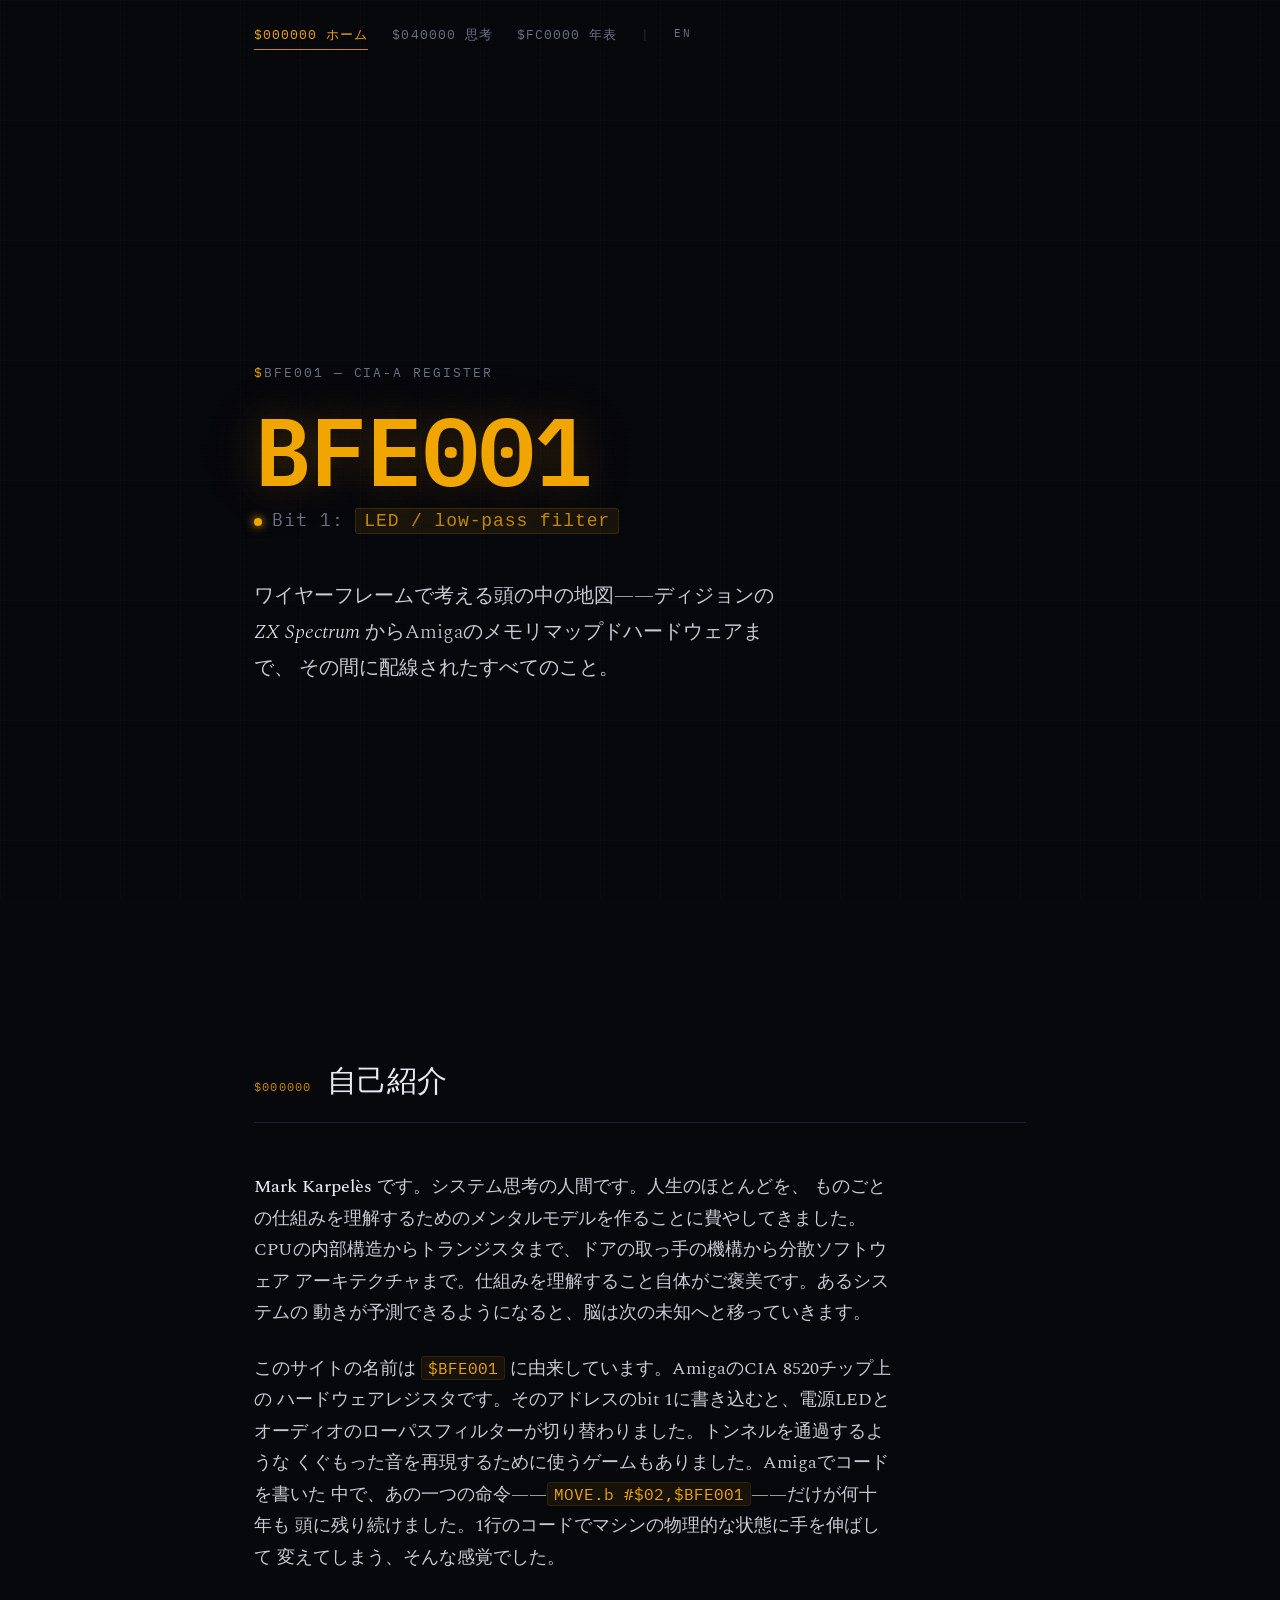
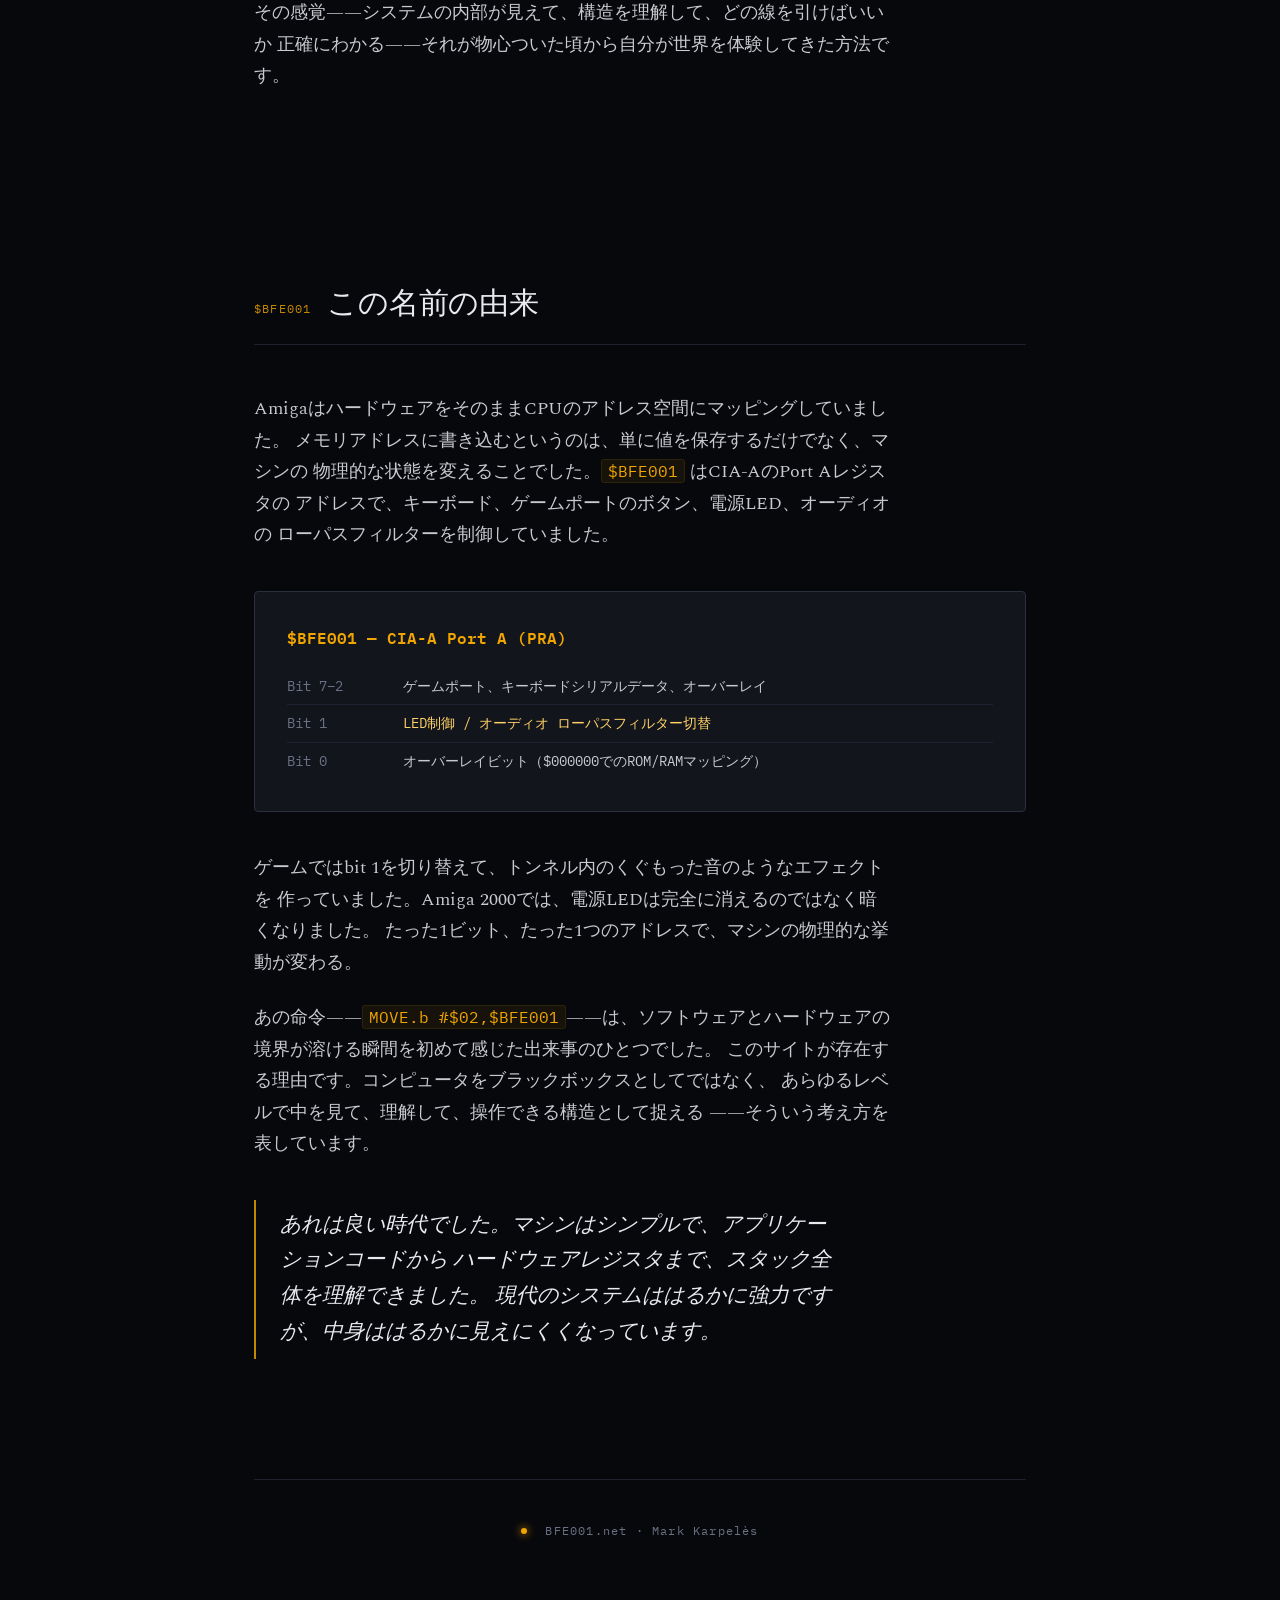
==== ja/index.html @ 84c37119 "Add Japanese translation of entire site All pages (index, mind, timeline) translated to Japanese. 50" ====
<!-- Generated by build.py — edit content/ and templates/ instead -->
<!DOCTYPE html>
<html lang="ja">
<head>
    <meta charset="UTF-8">
    <meta name="viewport" content="width=device-width, initial-scale=1.0">
    <title>BFE001 — Mark Karpelès</title>
    <meta name="description" content="BFE001 — ワイヤーフレームで考える頭の物語。ZX SpectrumからAmiga、そしてその先へ。">
    <link rel="preconnect" href="https://fonts.googleapis.com">
    <link rel="preconnect" href="https://fonts.gstatic.com" crossorigin>
    <link href="https://fonts.googleapis.com/css2?family=IBM+Plex+Mono:ital,wght@0,300;0,400;0,500;0,600;1,400&family=Spectral:ital,wght@0,300;0,400;0,500;0,600;1,300;1,400&display=swap" rel="stylesheet">
    <link rel="stylesheet" href="../style.css">
</head>
<body>

<div class="grid-bg"></div>
<div class="scanline"></div>

<div class="content">

    <nav class="site-nav">
        
        <a href="index.html" class="active">$000000 ホーム</a>
        
        <a href="mind.html">$040000 思考</a>
        
        <a href="timeline.html">$FC0000 年表</a>
        
        
        <span class="nav-sep">|</span>
        
        
        <a href="../index.html" class="lang-link">en</a>
        
        
        
        
        
    </nav>

    
    <section class="hero">
        <div class="hero-addr"><span>$</span>BFE001 &mdash; CIA-A REGISTER</div>
        <h1 class="hero-title">BFE001</h1>
        <div class="hero-reg"><span class="led-indicator"></span>Bit 1: <code>LED / low-pass filter</code></div>
        <p class="hero-subtitle">ワイヤーフレームで考える頭の中の地図——ディジョンの <em>ZX Spectrum</em> からAmigaのメモリマップドハードウェアまで、 その間に配線されたすべてのこと。</p>
    </section>


    
    
    <section>
        <div class="section-header">
            <span class="section-addr">$000000</span>
            <h2 class="section-title">自己紹介</h2>
        </div>
        <div class="prose">
            <p><strong>Mark Karpelès</strong> です。システム思考の人間です。人生のほとんどを、
ものごとの仕組みを理解するためのメンタルモデルを作ることに費やしてきました。
CPUの内部構造からトランジスタまで、ドアの取っ手の機構から分散ソフトウェア
アーキテクチャまで。仕組みを理解すること自体がご褒美です。あるシステムの
動きが予測できるようになると、脳は次の未知へと移っていきます。</p>
<p>このサイトの名前は <code>$BFE001</code> に由来しています。AmigaのCIA 8520チップ上の
ハードウェアレジスタです。そのアドレスのbit 1に書き込むと、電源LEDと
オーディオのローパスフィルターが切り替わりました。トンネルを通過するような
くぐもった音を再現するために使うゲームもありました。Amigaでコードを書いた
中で、あの一つの命令——<code>MOVE.b #$02,$BFE001</code>——だけが何十年も
頭に残り続けました。1行のコードでマシンの物理的な状態に手を伸ばして
変えてしまう、そんな感覚でした。</p>
<p>その感覚——システムの内部が見えて、構造を理解して、どの線を引けばいいか
正確にわかる——それが物心ついた頃から自分が世界を体験してきた方法です。</p>
        </div>
    </section>
    
    <section>
        <div class="section-header">
            <span class="section-addr">$BFE001</span>
            <h2 class="section-title">この名前の由来</h2>
        </div>
        <div class="prose">
            <p>AmigaはハードウェアをそのままCPUのアドレス空間にマッピングしていました。
メモリアドレスに書き込むというのは、単に値を保存するだけでなく、マシンの
物理的な状態を変えることでした。<code>$BFE001</code> はCIA-AのPort Aレジスタの
アドレスで、キーボード、ゲームポートのボタン、電源LED、オーディオの
ローパスフィルターを制御していました。</p>
<div class="register-block">
    <div class="reg-title">$BFE001 — CIA-A Port A (PRA)</div>
    <div class="reg-row">
        <span class="reg-field">Bit 7–2</span>
        <span class="reg-val">ゲームポート、キーボードシリアルデータ、オーバーレイ</span>
    </div>
    <div class="reg-row">
        <span class="reg-field">Bit 1</span>
        <span class="reg-val"><span class="highlight">LED制御 / オーディオ ローパスフィルター切替</span></span>
    </div>
    <div class="reg-row">
        <span class="reg-field">Bit 0</span>
        <span class="reg-val">オーバーレイビット（$000000でのROM/RAMマッピング）</span>
    </div>
</div>

<p>ゲームではbit 1を切り替えて、トンネル内のくぐもった音のようなエフェクトを
作っていました。Amiga 2000では、電源LEDは完全に消えるのではなく暗くなりました。
たった1ビット、たった1つのアドレスで、マシンの物理的な挙動が変わる。</p>
<p>あの命令——<code>MOVE.b #$02,$BFE001</code>——は、ソフトウェアとハードウェアの
境界が溶ける瞬間を初めて感じた出来事のひとつでした。
このサイトが存在する理由です。コンピュータをブラックボックスとしてではなく、
あらゆるレベルで中を見て、理解して、操作できる構造として捉える
——そういう考え方を表しています。</p>
<div class="pullquote">
あれは良い時代でした。マシンはシンプルで、アプリケーションコードから
ハードウェアレジスタまで、スタック全体を理解できました。
現代のシステムははるかに強力ですが、中身ははるかに見えにくくなっています。
</div>
        </div>
    </section>
    


    <footer>
        <div class="content">
            <span class="led-indicator"></span> BFE001.net · Mark Karpelès
        </div>
    </footer>

</div>


<script>
    const observer = new IntersectionObserver((entries) => {
        entries.forEach(entry => {
            if (entry.isIntersecting) {
                entry.target.classList.add('visible');
            }
        });
    }, {
        threshold: 0.01,
        rootMargin: '0px 0px -40px 0px'
    });

    document.querySelectorAll('section:not(.hero), .timeline-item').forEach(el => {
        observer.observe(el);
    });
</script>


</body>
</html>
---- style.css ----
:root {
    --amber: #f0a500;
    --amber-dim: #c48800;
    --amber-glow: #f0a50033;
    --amber-bright: #ffd166;
    --bg-deep: #07080c;
    --bg-card: #0d0f14;
    --bg-surface: #12151c;
    --border: #1e2230;
    --border-light: #2a2f40;
    --text: #c8cad0;
    --text-dim: #6b7084;
    --text-bright: #e8eaf0;
    --green-term: #4ae08a;
    --red-soft: #e05858;
}

* {
    margin: 0;
    padding: 0;
    box-sizing: border-box;
}

html {
    scroll-behavior: smooth;
    scrollbar-width: thin;
    scrollbar-color: var(--border-light) var(--bg-deep);
}

body {
    background: var(--bg-deep);
    color: var(--text);
    font-family: 'Spectral', Georgia, serif;
    font-size: 18px;
    line-height: 1.75;
    overflow-x: hidden;
}

/* ═══════════════════════════════════════════
   GRID BACKGROUND
   ═══════════════════════════════════════════ */
.grid-bg {
    position: fixed;
    inset: 0;
    z-index: 0;
    pointer-events: none;
    background-image:
        linear-gradient(var(--border) 1px, transparent 1px),
        linear-gradient(90deg, var(--border) 1px, transparent 1px);
    background-size: 60px 60px;
    opacity: 0.12;
}

.scanline {
    position: fixed;
    inset: 0;
    z-index: 1;
    pointer-events: none;
    background: repeating-linear-gradient(
        0deg,
        transparent,
        transparent 2px,
        rgba(0, 0, 0, 0.06) 2px,
        rgba(0, 0, 0, 0.06) 4px
    );
}

/* ═══════════════════════════════════════════
   LAYOUT
   ═══════════════════════════════════════════ */
.content {
    position: relative;
    z-index: 2;
    max-width: 820px;
    margin: 0 auto;
    padding: 0 24px;
}

section {
    padding: 80px 0;
    opacity: 0;
    transform: translateY(20px);
    transition: opacity 0.8s ease, transform 0.8s ease;
}

section.visible {
    opacity: 1;
    transform: translateY(0);
}

/* ═══════════════════════════════════════════
   HEADER / HERO
   ═══════════════════════════════════════════ */
.hero {
    min-height: 100vh;
    display: flex;
    flex-direction: column;
    justify-content: center;
    padding-top: 0;
    padding-bottom: 0;
    opacity: 1;
    transform: none;
    position: relative;
}

.hero-addr {
    font-family: 'IBM Plex Mono', monospace;
    font-size: 13px;
    letter-spacing: 0.15em;
    color: var(--text-dim);
    margin-bottom: 16px;
}

.hero-addr span {
    color: var(--amber);
}

.hero-title {
    font-family: 'IBM Plex Mono', monospace;
    font-size: clamp(48px, 10vw, 96px);
    font-weight: 600;
    color: var(--amber);
    letter-spacing: -0.02em;
    line-height: 1;
    margin-bottom: 8px;
    text-shadow: 0 0 40px var(--amber-glow), 0 0 80px rgba(240, 165, 0, 0.1);
    animation: flicker 4s ease-in-out infinite;
}

@keyframes flicker {
    0%, 100% { opacity: 1; }
    92% { opacity: 1; }
    93% { opacity: 0.8; }
    94% { opacity: 1; }
    96% { opacity: 0.9; }
    97% { opacity: 1; }
}

.hero-reg {
    font-family: 'IBM Plex Mono', monospace;
    font-size: clamp(14px, 2.5vw, 18px);
    color: var(--text-dim);
    margin-bottom: 40px;
    letter-spacing: 0.05em;
}

.hero-reg code {
    color: var(--amber-dim);
    background: rgba(240, 165, 0, 0.08);
    padding: 2px 8px;
    border-radius: 3px;
    border: 1px solid rgba(240, 165, 0, 0.15);
}

.hero-subtitle {
    font-size: 20px;
    color: var(--text);
    max-width: 540px;
    font-weight: 300;
    line-height: 1.8;
}

.hero-subtitle em {
    color: var(--text-bright);
    font-style: italic;
}

.led-indicator {
    display: inline-block;
    width: 8px;
    height: 8px;
    background: var(--amber);
    border-radius: 50%;
    box-shadow: 0 0 8px var(--amber), 0 0 20px var(--amber-glow);
    margin-right: 10px;
    animation: led-pulse 3s ease-in-out infinite;
    vertical-align: middle;
}

@keyframes led-pulse {
    0%, 100% { opacity: 1; box-shadow: 0 0 8px var(--amber), 0 0 20px var(--amber-glow); }
    50% { opacity: 0.7; box-shadow: 0 0 4px var(--amber), 0 0 10px var(--amber-glow); }
}

.scroll-hint {
    position: absolute;
    bottom: 40px;
    left: 50%;
    transform: translateX(-50%);
    font-family: 'IBM Plex Mono', monospace;
    font-size: 11px;
    color: var(--text-dim);
    letter-spacing: 0.2em;
    text-transform: uppercase;
    animation: scroll-fade 2.5s ease-in-out infinite;
}

.scroll-hint::after {
    content: '';
    display: block;
    width: 1px;
    height: 24px;
    background: var(--text-dim);
    margin: 8px auto 0;
}

@keyframes scroll-fade {
    0%, 100% { opacity: 0.3; }
    50% { opacity: 0.7; }
}

/* ═══════════════════════════════════════════
   NAVIGATION
   ═══════════════════════════════════════════ */
.site-nav {
    font-family: 'IBM Plex Mono', monospace;
    font-size: 13px;
    letter-spacing: 0.08em;
    padding: 24px 0;
    display: flex;
    gap: 24px;
    flex-wrap: wrap;
}

.site-nav a {
    color: var(--text-dim);
    text-decoration: none;
    border-bottom: 1px solid transparent;
    transition: color 0.2s, border-color 0.2s;
    padding-bottom: 2px;
}

.site-nav a:hover,
.site-nav a.active {
    color: var(--amber);
    border-bottom-color: var(--amber-dim);
}

.site-nav .nav-sep {
    color: var(--border-light);
}

.site-nav .lang-link {
    text-transform: uppercase;
    font-size: 11px;
    letter-spacing: 0.12em;
}

/* ═══════════════════════════════════════════
   SECTION HEADERS
   ═══════════════════════════════════════════ */
.section-header {
    display: flex;
    align-items: baseline;
    gap: 16px;
    margin-bottom: 48px;
    border-bottom: 1px solid var(--border);
    padding-bottom: 16px;
}

.section-addr {
    font-family: 'IBM Plex Mono', monospace;
    font-size: 12px;
    color: var(--amber-dim);
    letter-spacing: 0.1em;
    white-space: nowrap;
    flex-shrink: 0;
}

.section-title {
    font-family: 'IBM Plex Mono', monospace;
    font-size: clamp(22px, 4vw, 30px);
    font-weight: 500;
    color: var(--text-bright);
    letter-spacing: -0.01em;
}

/* ═══════════════════════════════════════════
   PROSE
   ═══════════════════════════════════════════ */
.prose p {
    margin-bottom: 24px;
    max-width: 640px;
}

.prose p.wide {
    max-width: 100%;
}

.prose strong {
    color: var(--text-bright);
    font-weight: 500;
}

.prose code {
    font-family: 'IBM Plex Mono', monospace;
    font-size: 0.88em;
    color: var(--amber);
    background: rgba(240, 165, 0, 0.07);
    padding: 1px 6px;
    border-radius: 3px;
    border: 1px solid rgba(240, 165, 0, 0.1);
}

.prose a {
    color: var(--amber);
    text-decoration: none;
    border-bottom: 1px solid rgba(240, 165, 0, 0.3);
    transition: border-color 0.2s;
}

.prose a:hover {
    border-bottom-color: var(--amber);
}

/* ═══════════════════════════════════════════
   MEMORY DIAGRAM
   ═══════════════════════════════════════════ */
.mem-block {
    font-family: 'IBM Plex Mono', monospace;
    font-size: 14px;
    line-height: 1.7;
    background: var(--bg-card);
    border: 1px solid var(--border);
    border-left: 3px solid var(--amber-dim);
    padding: 20px 24px;
    margin: 32px 0;
    overflow-x: auto;
    border-radius: 0 4px 4px 0;
    white-space: pre;
}

.mem-block .label {
    color: var(--amber);
}

.mem-block .comment {
    color: var(--text-dim);
}

.mem-block .val {
    color: var(--green-term);
}

.mem-block .dim {
    color: var(--text-dim);
}

.mem-block .keyword {
    color: var(--amber-bright);
}

/* ═══════════════════════════════════════════
   MACHINE TIMELINE
   ═══════════════════════════════════════════ */
.timeline {
    position: relative;
    padding-left: 32px;
    margin: 40px 0;
}

.timeline::before {
    content: '';
    position: absolute;
    left: 6px;
    top: 8px;
    bottom: 8px;
    width: 1px;
    background: linear-gradient(to bottom, var(--amber-dim), var(--border), var(--amber-dim));
}

.timeline-item {
    position: relative;
    margin-bottom: 48px;
    opacity: 0;
    transform: translateY(20px);
    transition: opacity 0.8s ease, transform 0.8s ease;
}

.timeline-item.visible {
    opacity: 1;
    transform: translateY(0);
}

.timeline-item:last-child {
    margin-bottom: 0;
}

.timeline-item::before {
    content: '';
    position: absolute;
    left: -29px;
    top: 10px;
    width: 9px;
    height: 9px;
    border: 2px solid var(--amber-dim);
    border-radius: 50%;
    background: var(--bg-deep);
}

.timeline-item.active::before {
    background: var(--amber);
    box-shadow: 0 0 8px var(--amber-glow);
}

.timeline-age {
    font-family: 'IBM Plex Mono', monospace;
    font-size: 12px;
    color: var(--amber-dim);
    letter-spacing: 0.1em;
    margin-bottom: 4px;
}

.timeline-machine {
    font-family: 'IBM Plex Mono', monospace;
    font-size: 18px;
    font-weight: 500;
    color: var(--text-bright);
    margin-bottom: 10px;
}

.timeline-machine .spec {
    font-weight: 300;
    font-size: 14px;
    color: var(--text-dim);
}

.timeline-desc {
    font-size: 17px;
    color: var(--text);
    max-width: 560px;
}

.timeline-desc p {
    margin-bottom: 12px;
}

.timeline-desc p:last-child {
    margin-bottom: 0;
}

.timeline-desc code {
    font-family: 'IBM Plex Mono', monospace;
    font-size: 0.88em;
    color: var(--amber);
    background: rgba(240, 165, 0, 0.07);
    padding: 1px 6px;
    border-radius: 3px;
    border: 1px solid rgba(240, 165, 0, 0.1);
}

/* ═══════════════════════════════════════════
   COGNITIVE MAP
   ═══════════════════════════════════════════ */
.cog-grid {
    display: grid;
    grid-template-columns: 1fr 1fr;
    gap: 2px;
    margin: 32px 0;
    background: var(--border);
    border: 1px solid var(--border);
}

.cog-cell {
    background: var(--bg-card);
    padding: 20px 24px;
}

.cog-cell.header {
    font-family: 'IBM Plex Mono', monospace;
    font-size: 11px;
    letter-spacing: 0.15em;
    text-transform: uppercase;
    color: var(--text-dim);
    padding: 12px 24px;
}

.cog-label {
    font-family: 'IBM Plex Mono', monospace;
    font-size: 13px;
    color: var(--text-dim);
    margin-bottom: 6px;
}

.cog-bar {
    height: 4px;
    background: var(--border);
    border-radius: 2px;
    margin-top: 8px;
    overflow: hidden;
}

.cog-bar-fill {
    height: 100%;
    border-radius: 2px;
    transition: width 1.2s ease;
    width: 0;
}

.cog-bar-fill.strong {
    background: var(--amber);
    box-shadow: 0 0 6px var(--amber-glow);
}

.cog-bar-fill.weak {
    background: var(--text-dim);
}

.cog-value {
    font-family: 'Spectral', serif;
    font-size: 16px;
    color: var(--text-bright);
}

.visible .cog-bar-fill {
    width: var(--fill);
}

/* ═══════════════════════════════════════════
   SNAPSHOT MEMORIES
   ═══════════════════════════════════════════ */
.snapshot {
    background: var(--bg-card);
    border: 1px solid var(--border);
    padding: 28px 32px;
    margin: 32px 0;
    position: relative;
    border-radius: 4px;
}

.snapshot::before {
    content: '▪ SNAPSHOT';
    position: absolute;
    top: -10px;
    left: 20px;
    font-family: 'IBM Plex Mono', monospace;
    font-size: 10px;
    letter-spacing: 0.15em;
    color: var(--amber-dim);
    background: var(--bg-deep);
    padding: 0 8px;
}

.snapshot p {
    font-style: italic;
    color: var(--text);
    font-size: 17px;
    max-width: 100%;
}

.snapshot .snapshot-meta {
    font-family: 'IBM Plex Mono', monospace;
    font-size: 12px;
    color: var(--text-dim);
    margin-top: 16px;
    font-style: normal;
}

/* ═══════════════════════════════════════════
   QUOTE BLOCKS
   ═══════════════════════════════════════════ */
.pullquote {
    border-left: 2px solid var(--amber-dim);
    padding: 8px 0 8px 24px;
    margin: 40px 0;
    font-size: 21px;
    font-weight: 300;
    color: var(--text-bright);
    font-style: italic;
    line-height: 1.7;
    max-width: 580px;
}

/* ═══════════════════════════════════════════
   REGISTER BLOCK (BFE001 explanation)
   ═══════════════════════════════════════════ */
.register-block {
    background: var(--bg-surface);
    border: 1px solid var(--border-light);
    padding: 32px;
    margin: 40px 0;
    position: relative;
    font-family: 'IBM Plex Mono', monospace;
    border-radius: 4px;
}

.register-block .reg-title {
    font-size: 16px;
    font-weight: 600;
    color: var(--amber);
    margin-bottom: 16px;
}

.register-block .reg-row {
    display: flex;
    gap: 16px;
    padding: 6px 0;
    font-size: 14px;
    border-bottom: 1px solid var(--border);
}

.register-block .reg-row:last-child {
    border-bottom: none;
}

.register-block .reg-field {
    color: var(--text-dim);
    min-width: 100px;
}

.register-block .reg-val {
    color: var(--text);
}

.register-block .reg-val .highlight {
    color: var(--amber-bright);
}

/* ═══════════════════════════════════════════
   SEPARATOR
   ═══════════════════════════════════════════ */
.sep {
    display: flex;
    align-items: center;
    gap: 16px;
    padding: 20px 0;
    font-family: 'IBM Plex Mono', monospace;
    font-size: 11px;
    color: var(--text-dim);
    letter-spacing: 0.2em;
}

.sep::before, .sep::after {
    content: '';
    flex: 1;
    height: 1px;
    background: var(--border);
}

/* ═══════════════════════════════════════════
   FOOTER
   ═══════════════════════════════════════════ */
footer {
    border-top: 1px solid var(--border);
    padding: 40px 0 60px;
    font-family: 'IBM Plex Mono', monospace;
    font-size: 12px;
    color: var(--text-dim);
    text-align: center;
    letter-spacing: 0.1em;
}

footer .led-indicator {
    width: 6px;
    height: 6px;
}

/* ═══════════════════════════════════════════
   RESPONSIVE
   ═══════════════════════════════════════════ */
@media (max-width: 640px) {
    body { font-size: 16px; }

    section { padding: 60px 0; }

    .cog-grid { grid-template-columns: 1fr; }

    .section-header {
        flex-direction: column;
        gap: 4px;
    }

    .snapshot { padding: 20px; }

    .register-block { padding: 20px; }

    .register-block .reg-row {
        flex-direction: column;
        gap: 2px;
    }

    .timeline { padding-left: 24px; }

    .mem-block { padding: 16px; font-size: 13px; }

    .site-nav { gap: 16px; }
}
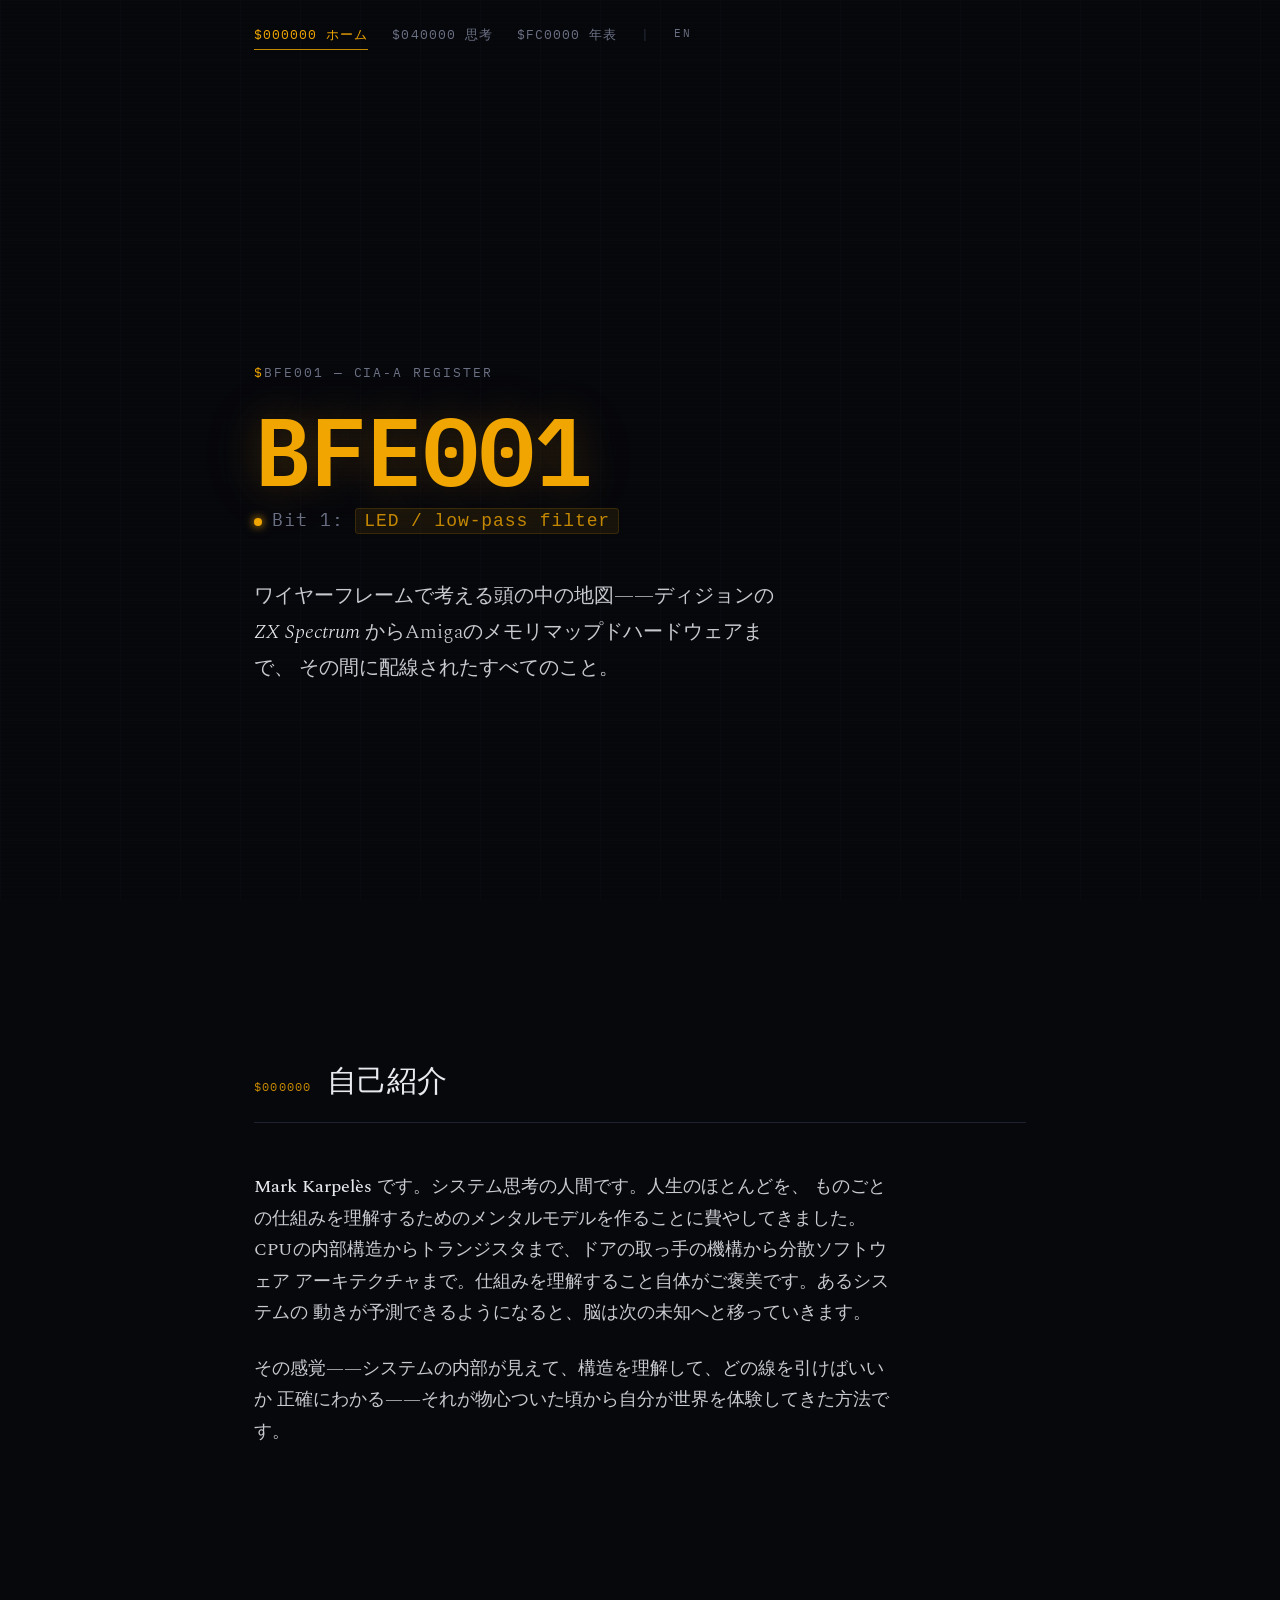
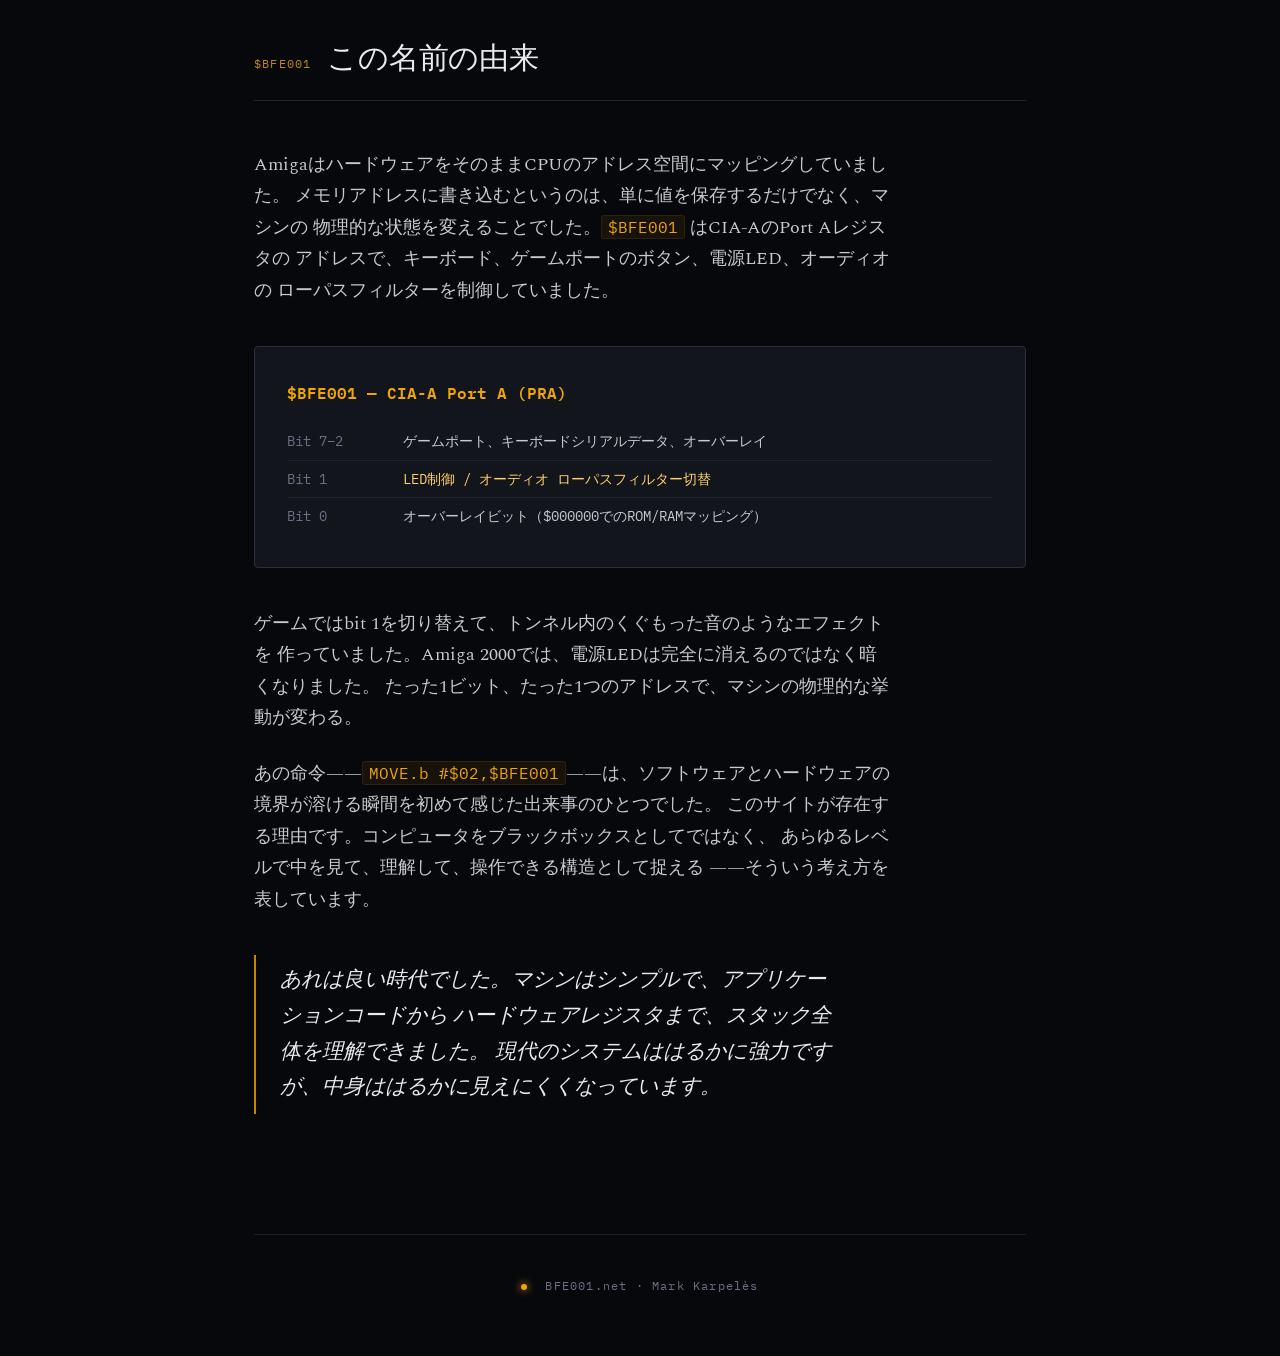
==== commit 66a69fe6: "Remove duplicate BFE001 explanation from Who I Am section The BFE001 register was explained in both " ====
--- a/ja/index.html
+++ b/ja/index.html
@@ -60,13 +60,6 @@
 CPUの内部構造からトランジスタまで、ドアの取っ手の機構から分散ソフトウェア
 アーキテクチャまで。仕組みを理解すること自体がご褒美です。あるシステムの
 動きが予測できるようになると、脳は次の未知へと移っていきます。</p>
-<p>このサイトの名前は <code>$BFE001</code> に由来しています。AmigaのCIA 8520チップ上の
-ハードウェアレジスタです。そのアドレスのbit 1に書き込むと、電源LEDと
-オーディオのローパスフィルターが切り替わりました。トンネルを通過するような
-くぐもった音を再現するために使うゲームもありました。Amigaでコードを書いた
-中で、あの一つの命令——<code>MOVE.b #$02,$BFE001</code>——だけが何十年も
-頭に残り続けました。1行のコードでマシンの物理的な状態に手を伸ばして
-変えてしまう、そんな感覚でした。</p>
 <p>その感覚——システムの内部が見えて、構造を理解して、どの線を引けばいいか
 正確にわかる——それが物心ついた頃から自分が世界を体験してきた方法です。</p>
         </div>
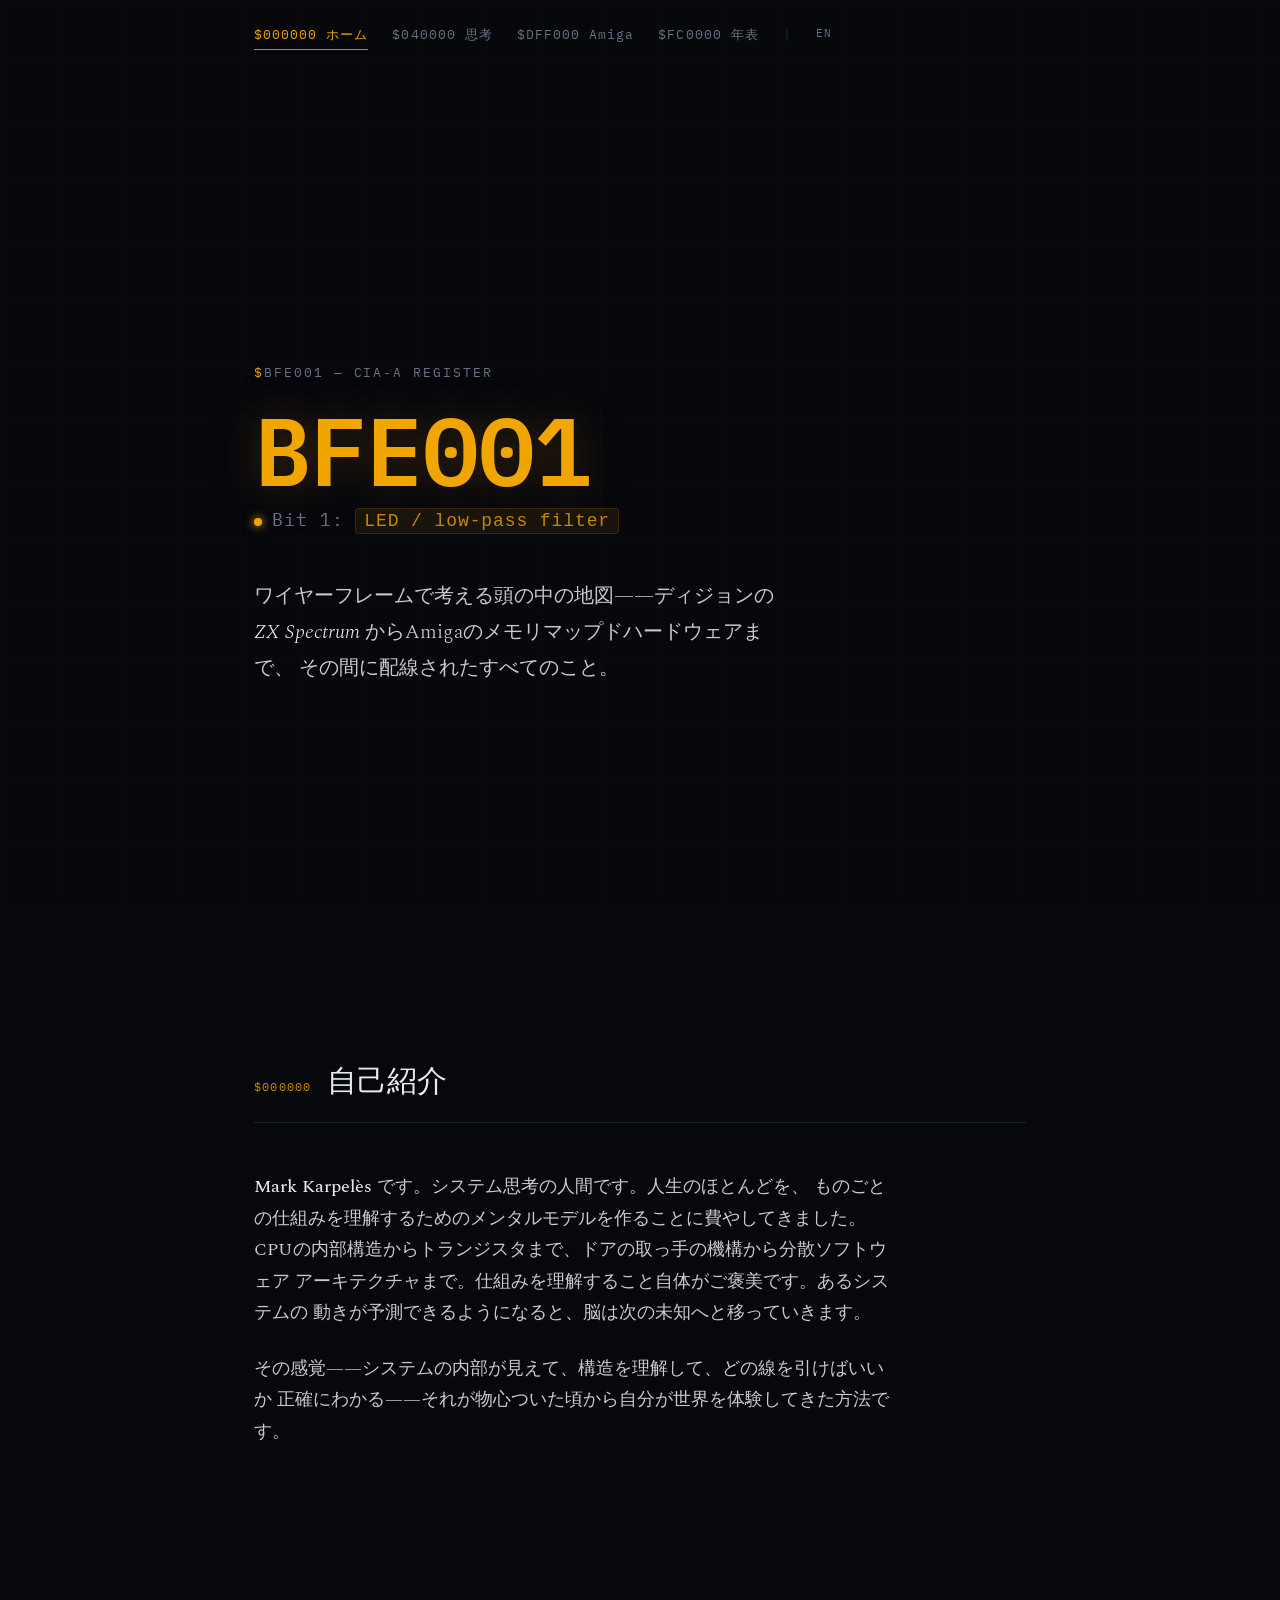
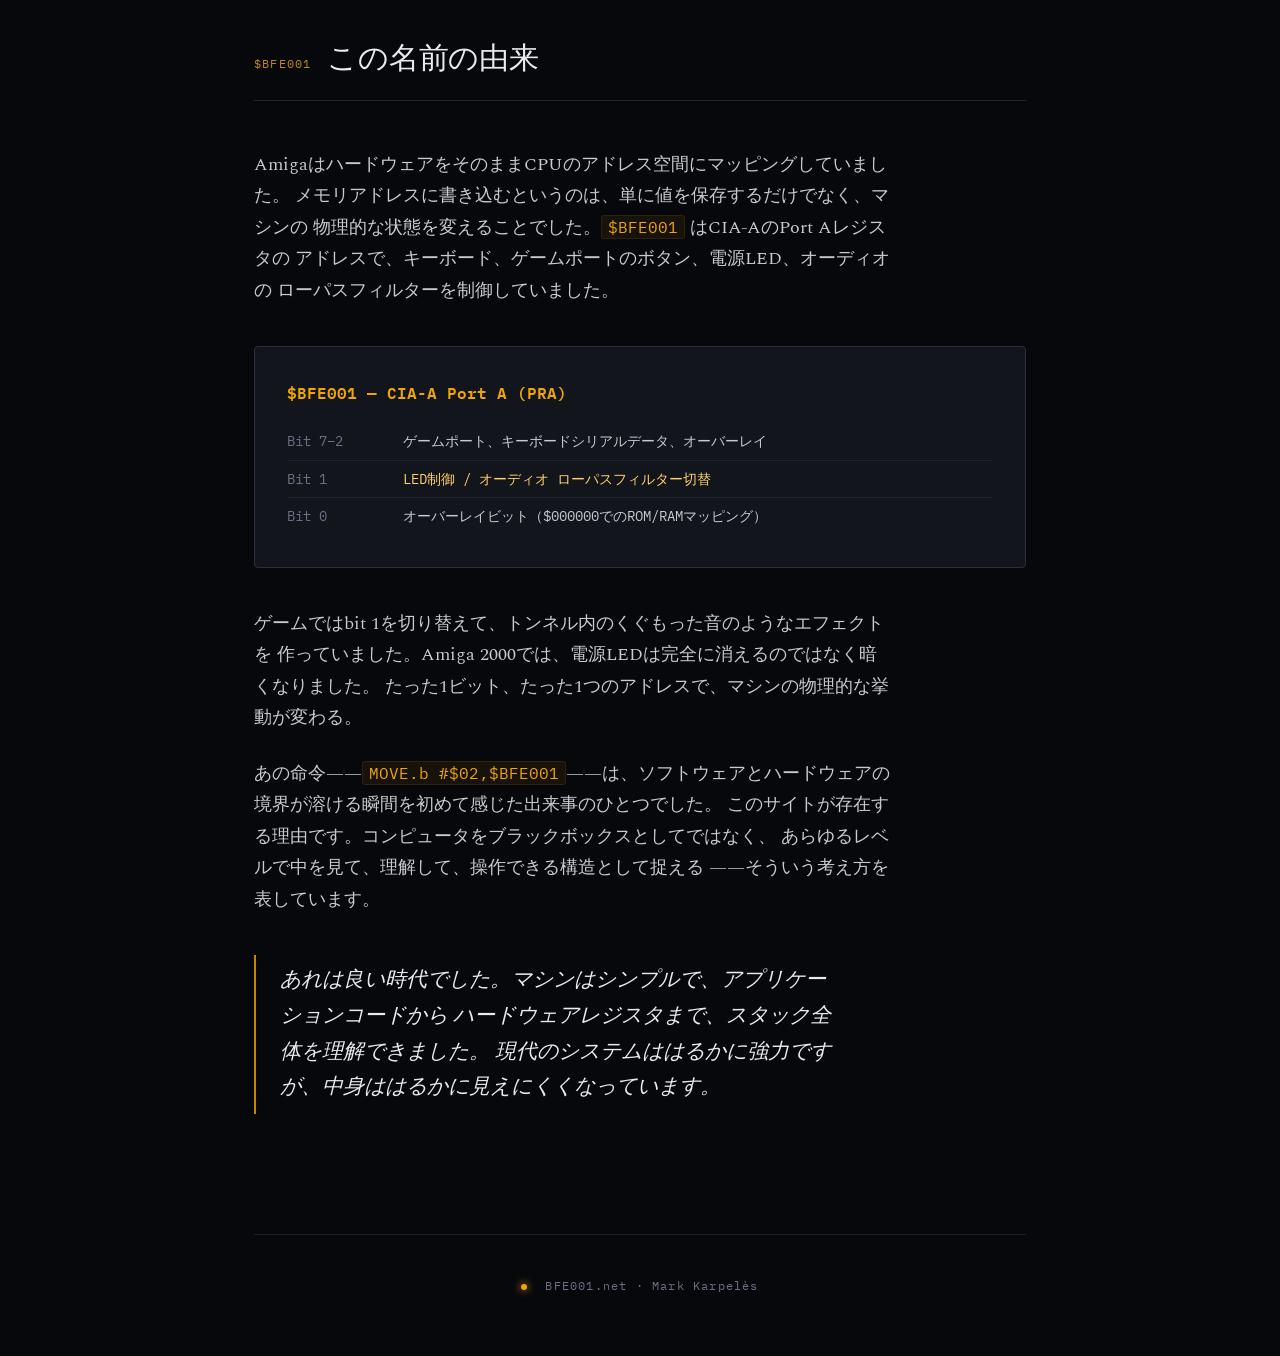
==== commit 731eca97: "Add Amiga Technical Reference page (en + ja) New page with chipset architecture diagram, 24-bit memo" ====
--- a/ja/index.html
+++ b/ja/index.html
@@ -23,6 +23,8 @@
         <a href="index.html" class="active">$000000 ホーム</a>
         
         <a href="mind.html">$040000 思考</a>
+        
+        <a href="amiga.html">$DFF000 Amiga</a>
         
         <a href="timeline.html">$FC0000 年表</a>
         
